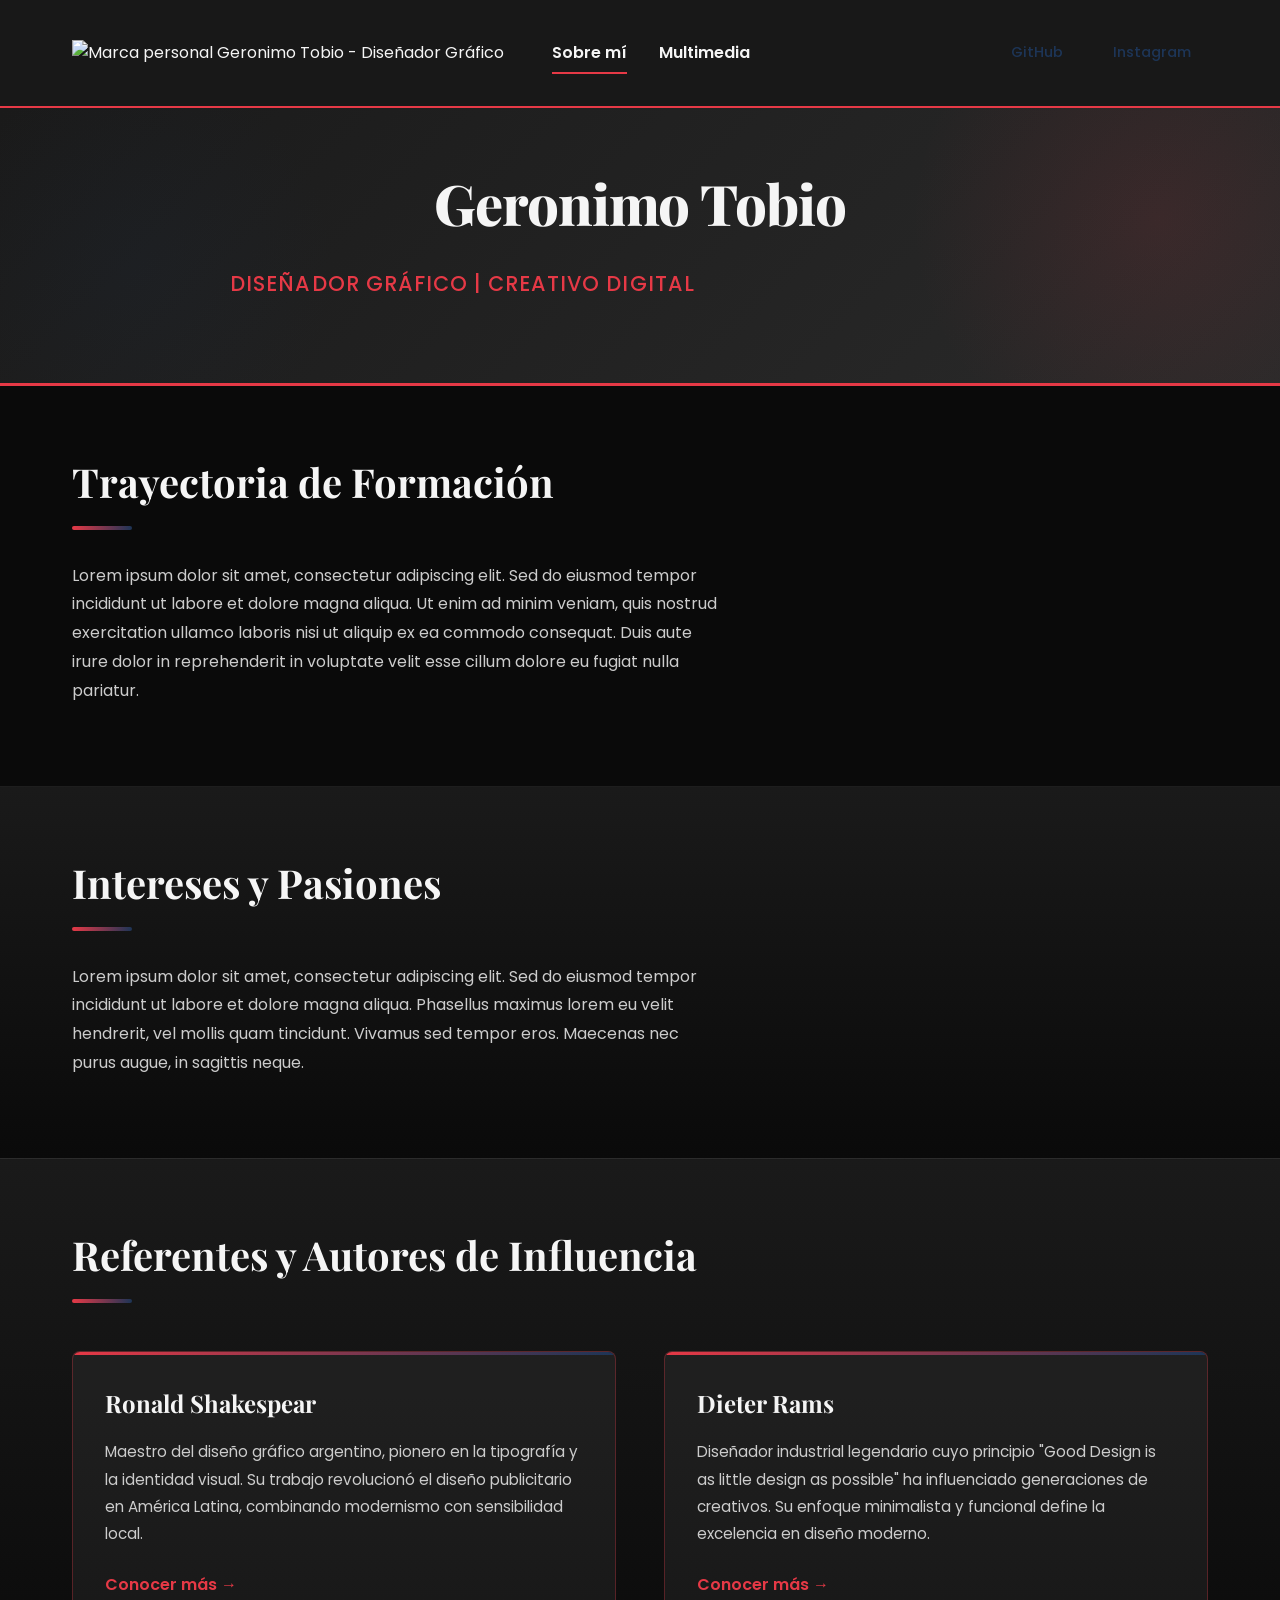
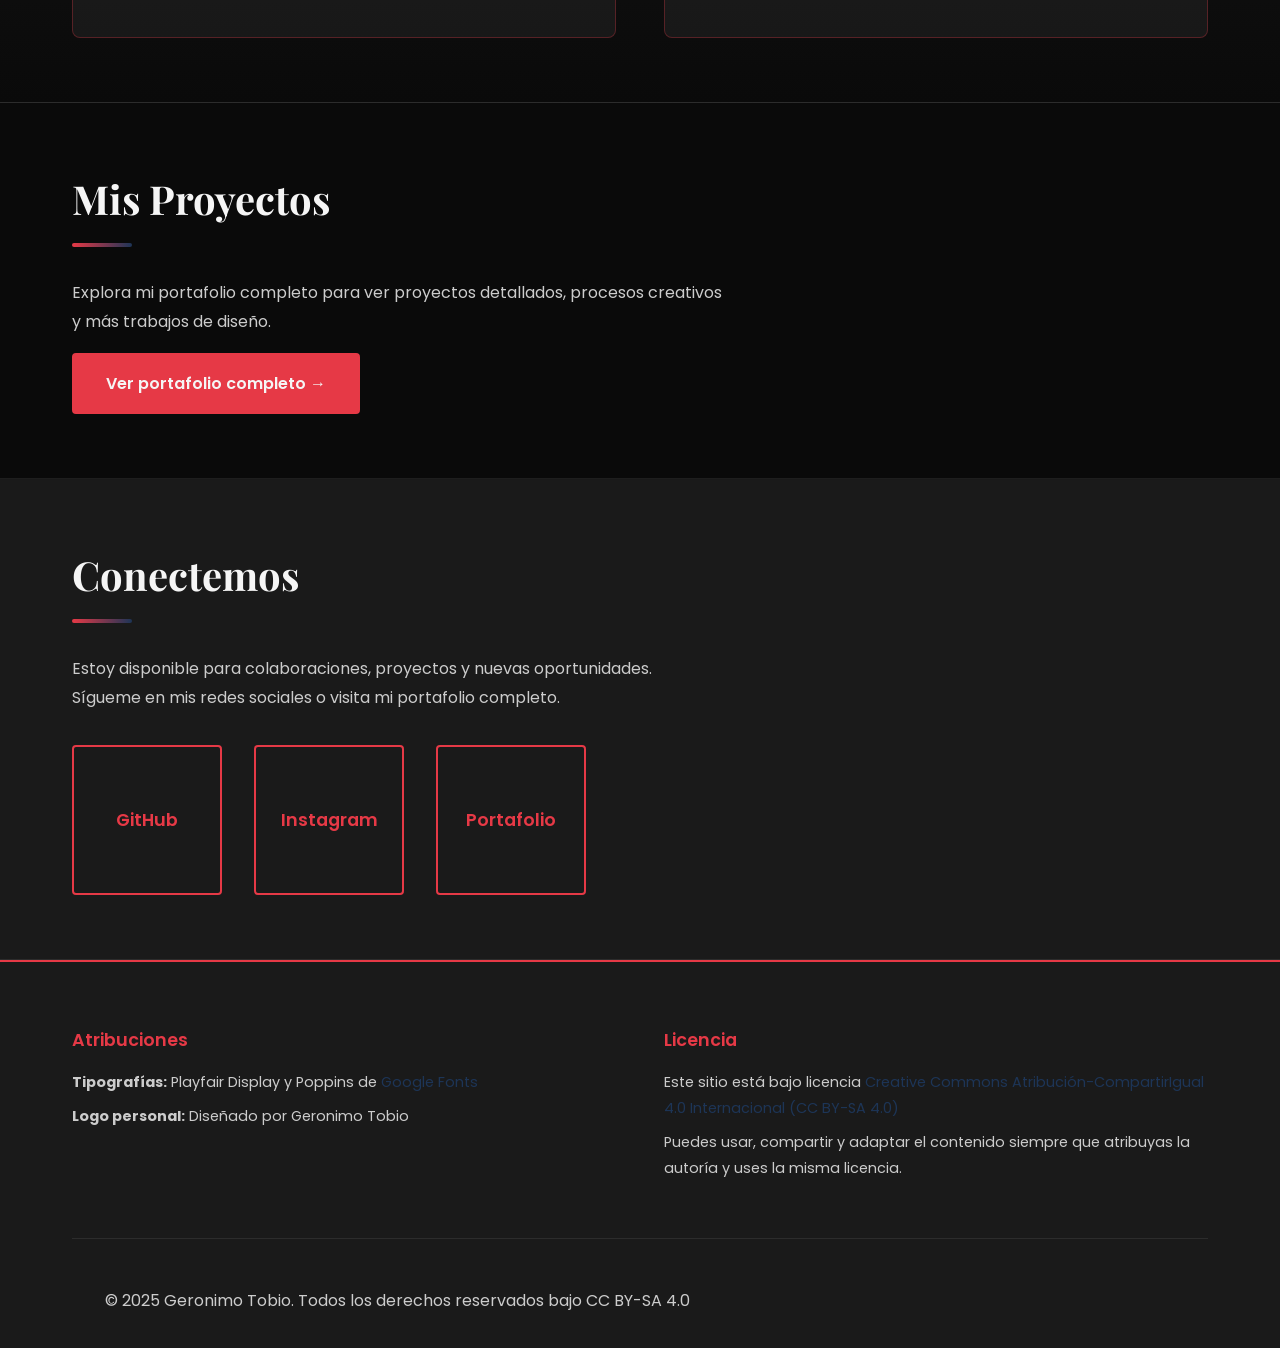
==== index.html @ 7144878b "Add files via upload" ====
<!DOCTYPE html>
<html lang="es">
<head>
    <meta charset="UTF-8">
    <meta name="viewport" content="width=device-width, initial-scale=1.0">
    <meta name="description" content="Portafolio personal de Geronimo Tobio - Diseñador Gráfico">
    <title>Geronimo Tobio | Diseñador Gráfico</title>
    
    <!-- Google Fonts -->
    <link rel="preconnect" href="https://fonts.googleapis.com">
    <link rel="preconnect" href="https://fonts.gstatic.com" crossorigin>
    <link href="https://fonts.googleapis.com/css2?family=Poppins:wght@400;500;700;800&family=Playfair+Display:wght@600;700;800&display=swap" rel="stylesheet">
    
    <link rel="stylesheet" href="styles.css">
</head>
<body>
    <header class="header">
        <div class="header-container">
            <div class="logo">
                <img src="logo.png" alt="Marca personal Geronimo Tobio - Diseñador Gráfico" class="logo-img">
            </div>
            <nav class="nav">
                <a href="index.html" class="nav-link active">Sobre mí</a>
                <a href="multimedia.html" class="nav-link">Multimedia</a>
            </nav>
            <div class="social-header">
                <a href="https://github.com/GechuAlbo" target="_blank" rel="noopener noreferrer" title="GitHub">GitHub</a>
                <a href="https://www.instagram.com/gerchutobio/" target="_blank" rel="noopener noreferrer" title="Instagram">Instagram</a>
            </div>
        </div>
    </header>

    <main>
        <!-- Sección Hero -->
        <section class="hero">
            <div class="hero-content">
                <h1>Geronimo Tobio</h1>
                <p class="subtitle">Diseñador Gráfico | Creativo Digital</p>
            </div>
        </section>

        <!-- Sección Sobre Mí -->
        <section class="about" id="about">
            <div class="container">
                <h2>Trayectoria de Formación</h2>
                <p>Lorem ipsum dolor sit amet, consectetur adipiscing elit. Sed do eiusmod tempor incididunt ut labore et dolore magna aliqua. Ut enim ad minim veniam, quis nostrud exercitation ullamco laboris nisi ut aliquip ex ea commodo consequat. Duis aute irure dolor in reprehenderit in voluptate velit esse cillum dolore eu fugiat nulla pariatur.</p>
            </div>
        </section>

        <!-- Sección Intereses -->
        <section class="interests" id="interests">
            <div class="container">
                <h2>Intereses y Pasiones</h2>
                <p>Lorem ipsum dolor sit amet, consectetur adipiscing elit. Sed do eiusmod tempor incididunt ut labore et dolore magna aliqua. Phasellus maximus lorem eu velit hendrerit, vel mollis quam tincidunt. Vivamus sed tempor eros. Maecenas nec purus augue, in sagittis neque.</p>
            </div>
        </section>

        <!-- Sección Referentes -->
        <section class="references">
            <div class="container">
                <h2>Referentes y Autores de Influencia</h2>
                
                <div class="reference-grid">
                    <div class="reference-card">
                        <h3>Ronald Shakespear</h3>
                        <p>Maestro del diseño gráfico argentino, pionero en la tipografía y la identidad visual. Su trabajo revolucionó el diseño publicitario en América Latina, combinando modernismo con sensibilidad local.</p>
                        <a href="https://en.wikipedia.org/wiki/Ronald_Shakespear" target="_blank" rel="noopener noreferrer" class="reference-link">Conocer más →</a>
                    </div>
                    
                    <div class="reference-card">
                        <h3>Dieter Rams</h3>
                        <p>Diseñador industrial legendario cuyo principio "Good Design is as little design as possible" ha influenciado generaciones de creativos. Su enfoque minimalista y funcional define la excelencia en diseño moderno.</p>
                        <a href="https://en.wikipedia.org/wiki/Dieter_Rams" target="_blank" rel="noopener noreferrer" class="reference-link">Conocer más →</a>
                    </div>
                </div>
            </div>
        </section>

        <!-- Sección Obras y Proyectos -->
        <section class="portfolio-preview">
            <div class="container">
                <h2>Mis Proyectos</h2>
                <p>Explora mi portafolio completo para ver proyectos detallados, procesos creativos y más trabajos de diseño.</p>
                <a href="https://gertobio.myportfolio.com/" target="_blank" rel="noopener noreferrer" class="btn-primary">Ver portafolio completo →</a>
            </div>
        </section>

        <!-- Sección Contacto -->
        <section class="contact" id="contact">
            <div class="container">
                <h2>Conectemos</h2>
                <p>Estoy disponible para colaboraciones, proyectos y nuevas oportunidades. Sígueme en mis redes sociales o visita mi portafolio completo.</p>
                
                <div class="contact-links">
                    <a href="https://github.com/GechuAlbo" target="_blank" rel="noopener noreferrer" class="contact-link">
                        <span class="link-label">GitHub</span>
                    </a>
                    <a href="https://www.instagram.com/gerchutobio/" target="_blank" rel="noopener noreferrer" class="contact-link">
                        <span class="link-label">Instagram</span>
                    </a>
                    <a href="https://gertobio.myportfolio.com/" target="_blank" rel="noopener noreferrer" class="contact-link">
                        <span class="link-label">Portafolio</span>
                    </a>
                </div>
            </div>
        </section>
    </main>

    <footer class="footer">
        <div class="container">
            <div class="footer-content">
                <div class="footer-section">
                    <h4>Atribuciones</h4>
                    <p><strong>Tipografías:</strong> Playfair Display y Poppins de <a href="https://fonts.google.com" target="_blank" rel="noopener noreferrer">Google Fonts</a></p>
                    <p><strong>Logo personal:</strong> Diseñado por Geronimo Tobio</p>
                </div>
                
                <div class="footer-section">
                    <h4>Licencia</h4>
                    <p>Este sitio está bajo licencia <a href="https://creativecommons.org/licenses/by-sa/4.0/" target="_blank" rel="noopener noreferrer">Creative Commons Atribución-CompartirIgual 4.0 Internacional (CC BY-SA 4.0)</a></p>
                    <p>Puedes usar, compartir y adaptar el contenido siempre que atribuyas la autoría y uses la misma licencia.</p>
                </div>
            </div>
            
            <div class="footer-bottom">
                <p>&copy; 2025 Geronimo Tobio. Todos los derechos reservados bajo CC BY-SA 4.0</p>
            </div>
        </div>
    </footer>
</body>
</html>
---- styles.css ----
/* ===================================
   ESTILOS GENERALES
   =================================== */

:root {
    /* Colores principales */
    --color-black: #0a0a0a;
    --color-dark: #1a1a1a;
    --color-red: #e63946;
    --color-blue: #1d3557;
    --color-white: #f5f5f5;
    --color-gray: #cccccc;
    
    /* Tipografías */
    --font-display: 'Playfair Display', serif;
    --font-body: 'Poppins', sans-serif;
    
    /* Espaciado */
    --spacing-sm: 0.5rem;
    --spacing-md: 1rem;
    --spacing-lg: 2rem;
    --spacing-xl: 3rem;
    --spacing-xxl: 4rem;
    
    /* Transiciones */
    --transition: all 0.3s cubic-bezier(0.4, 0, 0.2, 1);
}

* {
    margin: 0;
    padding: 0;
    box-sizing: border-box;
}

html {
    scroll-behavior: smooth;
}

body {
    font-family: var(--font-body);
    background-color: var(--color-black);
    color: var(--color-white);
    line-height: 1.6;
    font-size: 16px;
}

/* ===================================
   TIPOGRAFÍA
   =================================== */

h1 {
    font-family: var(--font-display);
    font-size: 3.5rem;
    font-weight: 800;
    line-height: 1.1;
    margin-bottom: var(--spacing-lg);
    letter-spacing: -0.02em;
    color: var(--color-white);
}

h2 {
    font-family: var(--font-display);
    font-size: 2.5rem;
    font-weight: 700;
    margin-bottom: var(--spacing-lg);
    color: var(--color-white);
    position: relative;
    padding-bottom: var(--spacing-md);
}

h2::after {
    content: '';
    position: absolute;
    bottom: 0;
    left: 0;
    width: 60px;
    height: 4px;
    background: linear-gradient(90deg, var(--color-red), var(--color-blue));
    border-radius: 2px;
}

h3 {
    font-family: var(--font-display);
    font-size: 1.5rem;
    font-weight: 700;
    margin-bottom: var(--spacing-md);
    color: var(--color-white);
}

h4 {
    font-family: var(--font-body);
    font-size: 1.1rem;
    font-weight: 600;
    margin-bottom: var(--spacing-md);
    color: var(--color-white);
}

p {
    font-family: var(--font-body);
    font-size: 1rem;
    line-height: 1.8;
    margin-bottom: var(--spacing-md);
    color: var(--color-gray);
    max-width: 65ch;
}

.subtitle {
    font-size: 1.3rem;
    color: var(--color-red);
    font-weight: 500;
    letter-spacing: 0.05em;
    text-transform: uppercase;
}

/* ===================================
   ESTRUCTURA BASE
   =================================== */

.container {
    max-width: 1200px;
    margin: 0 auto;
    padding: 0 var(--spacing-lg);
}

/* ===================================
   HEADER
   =================================== */

.header {
    background-color: var(--color-dark);
    padding: var(--spacing-lg) 0;
    border-bottom: 2px solid var(--color-red);
    position: sticky;
    top: 0;
    z-index: 1000;
    backdrop-filter: blur(10px);
    background-color: rgba(26, 26, 26, 0.95);
}

.header-container {
    max-width: 1200px;
    margin: 0 auto;
    padding: 0 var(--spacing-lg);
    display: flex;
    align-items: center;
    justify-content: space-between;
    gap: var(--spacing-xl);
}

.logo {
    flex-shrink: 0;
}

.logo-img {
    height: 50px;
    width: auto;
    transition: var(--transition);
}

.logo-img:hover {
    transform: scale(1.05);
}

.nav {
    display: flex;
    gap: var(--spacing-lg);
    flex-grow: 1;
}

.nav-link {
    font-family: var(--font-body);
    font-size: 1rem;
    font-weight: 600;
    color: var(--color-white);
    text-decoration: none;
    position: relative;
    transition: var(--transition);
    padding: var(--spacing-sm) 0;
}

.nav-link::after {
    content: '';
    position: absolute;
    bottom: 0;
    left: 0;
    width: 0;
    height: 2px;
    background: var(--color-red);
    transition: var(--transition);
}

.nav-link:hover::after,
.nav-link.active::after {
    width: 100%;
}

.nav-link:hover {
    color: var(--color-red);
}

.social-header {
    display: flex;
    gap: var(--spacing-md);
}

.social-header a {
    font-family: var(--font-body);
    font-size: 0.9rem;
    font-weight: 500;
    color: var(--color-blue);
    text-decoration: none;
    transition: var(--transition);
    padding: var(--spacing-sm) var(--spacing-md);
    border: 1px solid transparent;
}

.social-header a:hover {
    color: var(--color-red);
    border-color: var(--color-red);
}

/* ===================================
   SECCIONES HERO
   =================================== */

.hero,
.hero-multimedia {
    background: linear-gradient(135deg, var(--color-dark) 0%, #2a2a2a 100%);
    padding: var(--spacing-xxl) var(--spacing-lg);
    text-align: center;
    position: relative;
    overflow: hidden;
    border-bottom: 3px solid var(--color-red);
}

.hero::before,
.hero-multimedia::before {
    content: '';
    position: absolute;
    top: -50%;
    right: -10%;
    width: 500px;
    height: 500px;
    background: radial-gradient(circle, rgba(230, 57, 70, 0.1) 0%, transparent 70%);
    border-radius: 50%;
}

.hero::after,
.hero-multimedia::after {
    content: '';
    position: absolute;
    bottom: -30%;
    left: -5%;
    width: 400px;
    height: 400px;
    background: radial-gradient(circle, rgba(29, 53, 87, 0.1) 0%, transparent 70%);
    border-radius: 50%;
}

.hero-content {
    position: relative;
    z-index: 2;
    max-width: 1200px;
    margin: 0 auto;
}

.hero h1 {
    animation: slideInDown 0.8s ease-out;
}

.hero .subtitle {
    animation: slideInUp 0.8s ease-out 0.2s both;
}

@keyframes slideInDown {
    from {
        opacity: 0;
        transform: translateY(-30px);
    }
    to {
        opacity: 1;
        transform: translateY(0);
    }
}

@keyframes slideInUp {
    from {
        opacity: 0;
        transform: translateY(30px);
    }
    to {
        opacity: 1;
        transform: translateY(0);
    }
}

/* ===================================
   SECCIONES DE CONTENIDO
   =================================== */

section {
    padding: var(--spacing-xxl) 0;
    border-bottom: 1px solid rgba(204, 204, 204, 0.1);
}

.about,
.portfolio-preview,
.media-context {
    background-color: var(--color-black);
}

.interests,
.references {
    background: linear-gradient(180deg, var(--color-dark) 0%, var(--color-black) 100%);
}

.contact {
    background-color: var(--color-dark);
}

.about p,
.interests p,
.portfolio-preview p,
.media-context p {
    color: var(--color-gray);
}

/* ===================================
   GRID DE REFERENCIAS
   =================================== */

.reference-grid {
    display: grid;
    grid-template-columns: repeat(auto-fit, minmax(400px, 1fr));
    gap: var(--spacing-xl);
    margin-top: var(--spacing-xl);
}

.reference-card {
    background: rgba(255, 255, 255, 0.05);
    border: 1px solid rgba(230, 57, 70, 0.3);
    padding: var(--spacing-lg);
    border-radius: 8px;
    transition: var(--transition);
    position: relative;
    overflow: hidden;
}

.reference-card::before {
    content: '';
    position: absolute;
    top: 0;
    left: 0;
    right: 0;
    height: 3px;
    background: linear-gradient(90deg, var(--color-red), var(--color-blue));
}

.reference-card:hover {
    background: rgba(230, 57, 70, 0.1);
    border-color: var(--color-red);
    transform: translateY(-5px);
}

.reference-card h3 {
    color: var(--color-white);
    margin-bottom: var(--spacing-md);
}

.reference-card p {
    color: var(--color-gray);
    font-size: 0.95rem;
    margin-bottom: var(--spacing-md);
}

.reference-link {
    display: inline-block;
    color: var(--color-red);
    text-decoration: none;
    font-weight: 600;
    transition: var(--transition);
    padding: var(--spacing-sm) 0;
}

.reference-link:hover {
    color: var(--color-blue);
    transform: translateX(5px);
}

/* ===================================
   BOTONES
   =================================== */

.btn-primary,
.btn-secondary {
    display: inline-block;
    font-family: var(--font-body);
    font-size: 1rem;
    font-weight: 600;
    padding: var(--spacing-md) var(--spacing-lg);
    border-radius: 4px;
    text-decoration: none;
    transition: var(--transition);
    cursor: pointer;
    border: 2px solid transparent;
}

.btn-primary {
    background: var(--color-red);
    color: var(--color-white);
    border-color: var(--color-red);
}

.btn-primary:hover {
    background: transparent;
    color: var(--color-red);
    transform: translateX(5px);
}

.btn-secondary {
    background: transparent;
    color: var(--color-white);
    border-color: var(--color-blue);
}

.btn-secondary:hover {
    background: var(--color-blue);
    color: var(--color-white);
}

/* ===================================
   SECCIÓN DE CONTACTO
   =================================== */

.contact-links {
    display: flex;
    flex-wrap: wrap;
    gap: var(--spacing-lg);
    margin-top: var(--spacing-lg);
}

.contact-link {
    display: flex;
    align-items: center;
    justify-content: center;
    width: 150px;
    height: 150px;
    border: 2px solid var(--color-red);
    border-radius: 4px;
    text-decoration: none;
    transition: var(--transition);
    position: relative;
    overflow: hidden;
}

.contact-link::before {
    content: '';
    position: absolute;
    top: 0;
    left: -100%;
    width: 100%;
    height: 100%;
    background: var(--color-red);
    transition: var(--transition);
    z-index: -1;
}

.contact-link:hover::before {
    left: 0;
}

.contact-link:hover .link-label {
    color: var(--color-white);
}

.link-label {
    font-family: var(--font-body);
    font-size: 1.1rem;
    font-weight: 600;
    color: var(--color-red);
    transition: var(--transition);
}

.contact-link:hover .link-label {
    color: var(--color-white);
}

/* ===================================
   SECCIÓN MULTIMEDIA
   =================================== */

.video-container {
    width: 100%;
    max-width: 800px;
    margin: var(--spacing-xl) 0;
    border-radius: 8px;
    overflow: hidden;
    box-shadow: 0 10px 40px rgba(230, 57, 70, 0.2);
    border: 2px solid rgba(230, 57, 70, 0.5);
}

.video-container iframe {
    display: block;
    border: none;
}

.media-attribution {
    background: rgba(255, 255, 255, 0.05);
    border: 1px solid rgba(230, 57, 70, 0.3);
    padding: var(--spacing-lg);
    border-radius: 8px;
    margin-top: var(--spacing-xl);
}

.media-attribution h3 {
    color: var(--color-red);
    margin-bottom: var(--spacing-md);
}

.media-attribution p {
    color: var(--color-gray);
    margin-bottom: var(--spacing-sm);
    font-size: 0.95rem;
}

.media-attribution a {
    color: var(--color-red);
    text-decoration: none;
    transition: var(--transition);
}

.media-attribution a:hover {
    color: var(--color-blue);
    text-decoration: underline;
}

/* ===================================
   SECCIÓN NAV INTERNA
   =================================== */

.nav-section {
    padding: var(--spacing-xl) 0;
    text-align: center;
}

/* ===================================
   FOOTER
   =================================== */

.footer {
    background: var(--color-dark);
    border-top: 2px solid var(--color-red);
    padding: var(--spacing-xxl) 0 var(--spacing-lg);
}

.footer-content {
    display: grid;
    grid-template-columns: repeat(auto-fit, minmax(300px, 1fr));
    gap: var(--spacing-xl);
    margin-bottom: var(--spacing-xl);
    padding-bottom: var(--spacing-xl);
    border-bottom: 1px solid rgba(204, 204, 204, 0.1);
}

.footer-section h4 {
    color: var(--color-red);
    margin-bottom: var(--spacing-md);
}

.footer-section p {
    font-size: 0.9rem;
    color: var(--color-gray);
    margin-bottom: var(--spacing-sm);
}

.footer-section a {
    color: var(--color-blue);
    text-decoration: none;
    transition: var(--transition);
}

.footer-section a:hover {
    color: var(--color-red);
    text-decoration: underline;
}

.footer-bottom {
    text-align: center;
    color: var(--color-gray);
    font-size: 0.85rem;
}

.footer-bottom p {
    margin: 0;
}

/* ===================================
   RESPONSIVE
   =================================== */

@media (max-width: 768px) {
    h1 {
        font-size: 2.5rem;
    }
    
    h2 {
        font-size: 1.8rem;
    }
    
    h3 {
        font-size: 1.2rem;
    }
    
    .header-container {
        flex-direction: column;
        gap: var(--spacing-md);
        text-align: center;
    }
    
    .nav {
        flex-direction: column;
        gap: var(--spacing-md);
    }
    
    .social-header {
        justify-content: center;
    }
    
    .hero,
    .hero-multimedia {
        padding: var(--spacing-xl) var(--spacing-lg);
    }
    
    .reference-grid {
        grid-template-columns: 1fr;
    }
    
    .contact-link {
        width: 120px;
        height: 120px;
    }
    
    .link-label {
        font-size: 0.9rem;
    }
    
    .video-container {
        max-width: 100%;
    }
}

@media (max-width: 480px) {
    :root {
        --spacing-lg: 1.5rem;
        --spacing-xl: 2rem;
    }
    
    h1 {
        font-size: 2rem;
    }
    
    h2 {
        font-size: 1.5rem;
    }
    
    .subtitle {
        font-size: 1rem;
    }
    
    p {
        font-size: 0.95rem;
    }
    
    .contact-links {
        justify-content: center;
    }
    
    .contact-link {
        width: 100px;
        height: 100px;
    }
}
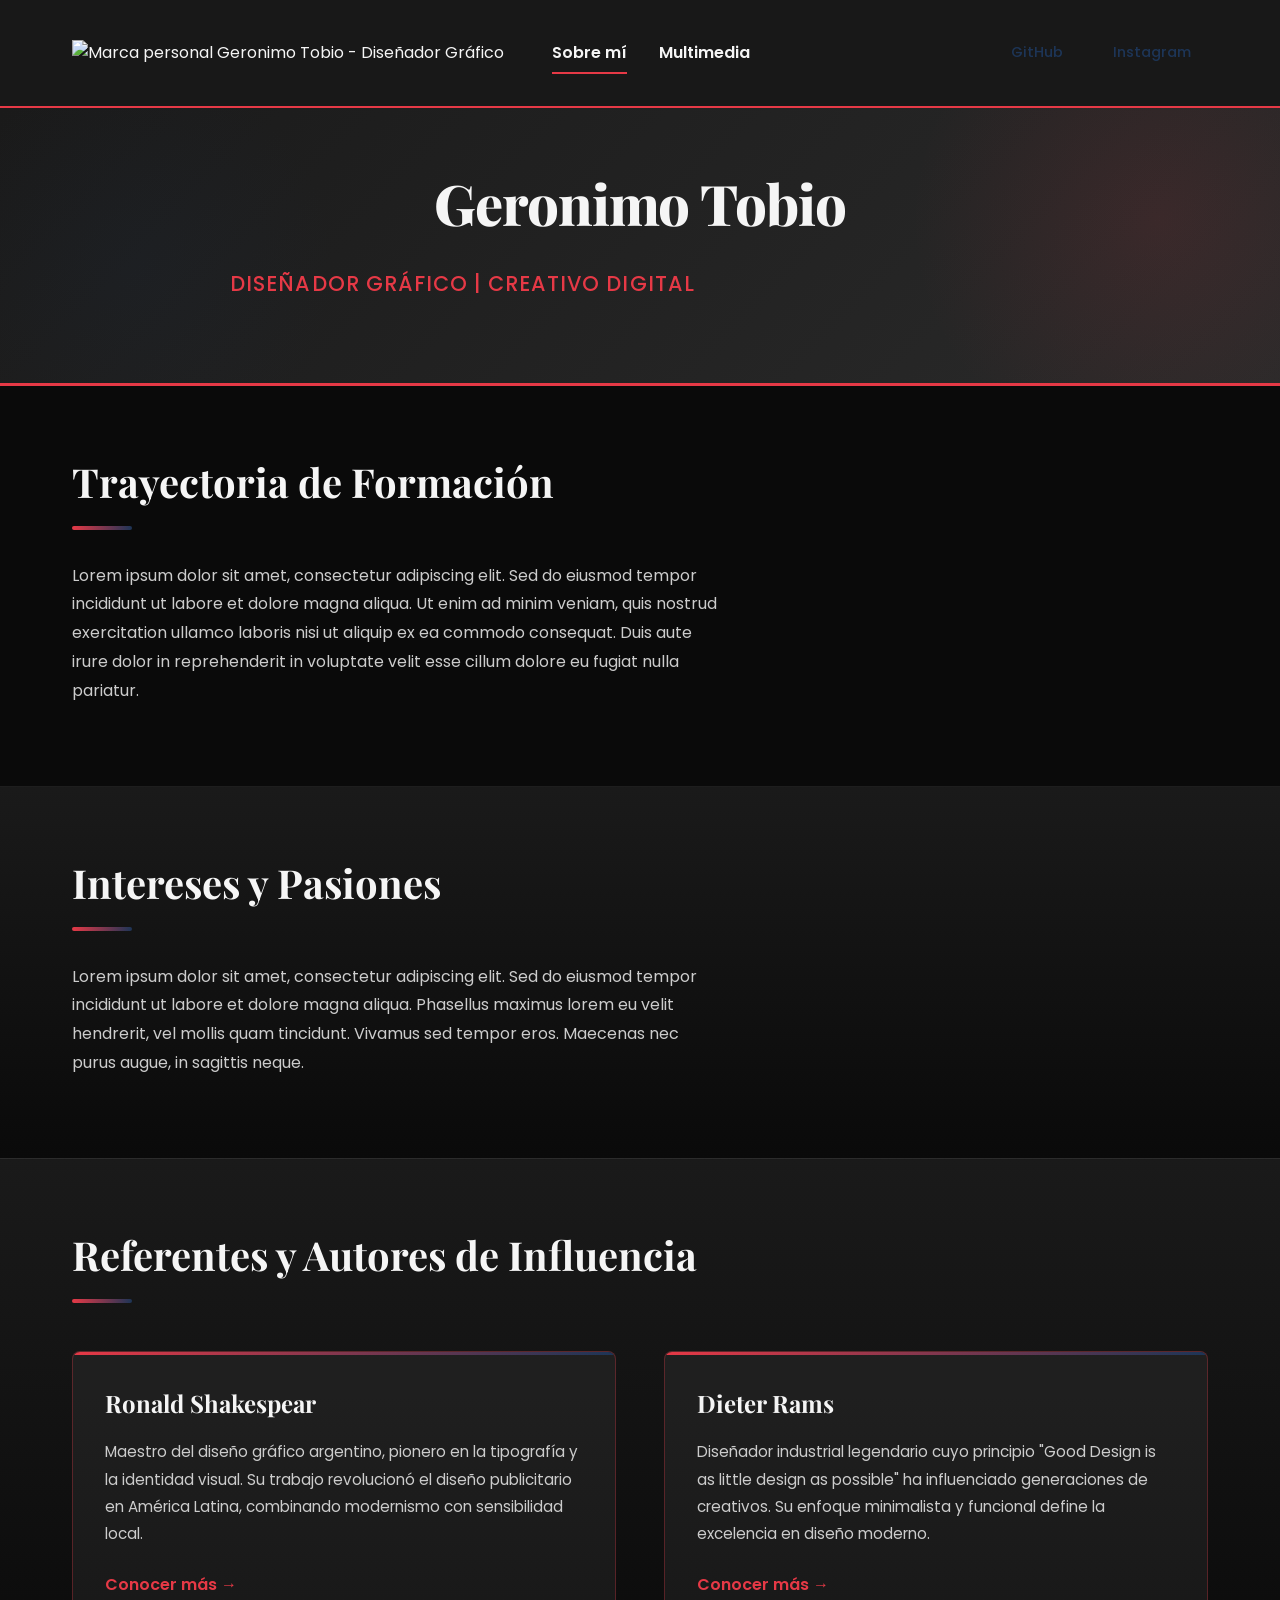
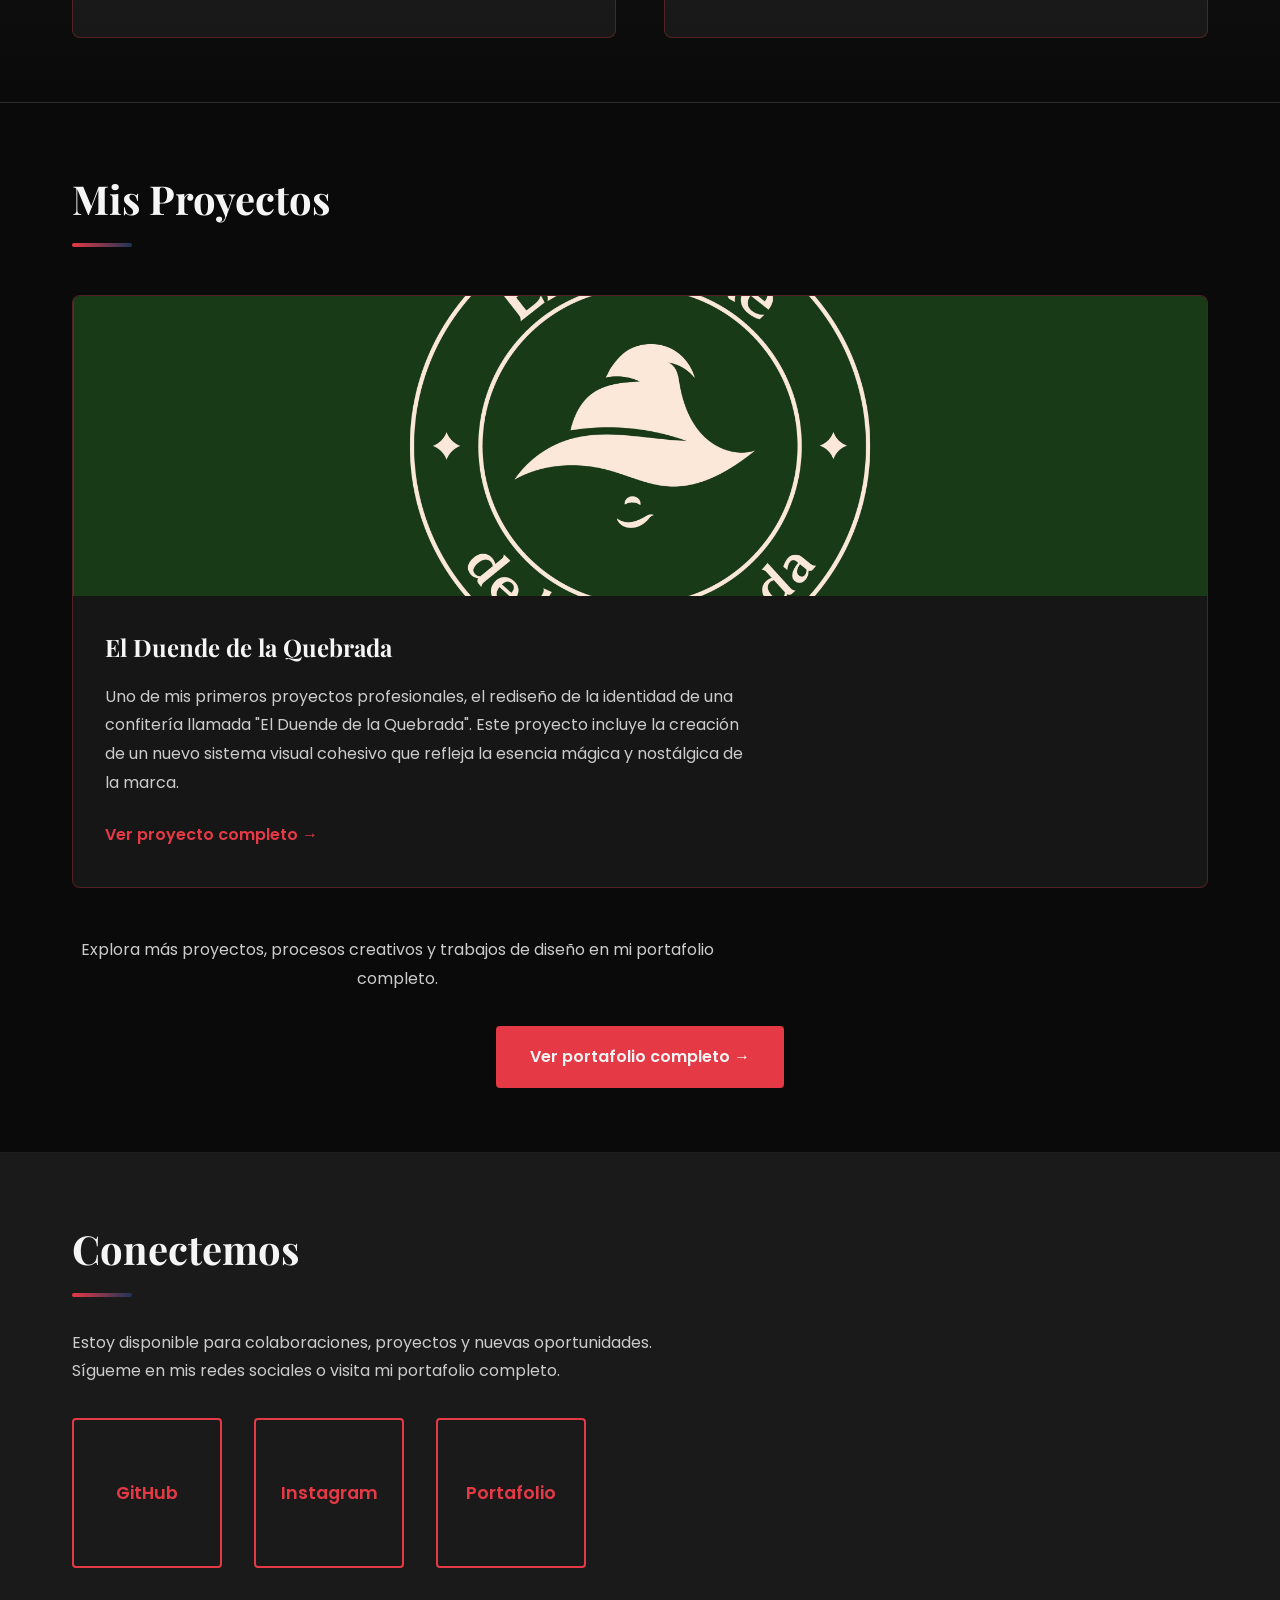
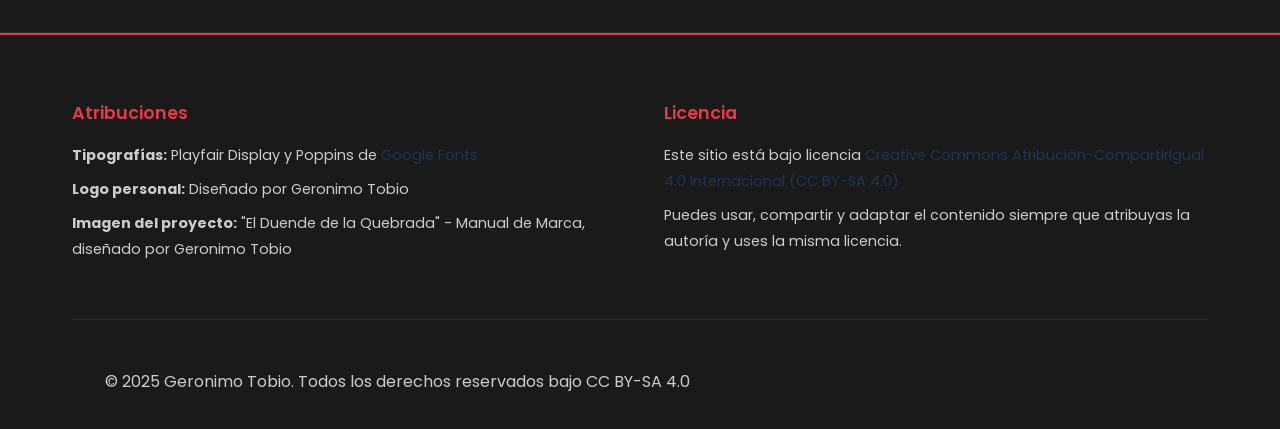
==== commit 43b4aac1: "Add files via upload" ====
--- a/index.html
+++ b/index.html
@@ -80,8 +80,24 @@
         <section class="portfolio-preview">
             <div class="container">
                 <h2>Mis Proyectos</h2>
-                <p>Explora mi portafolio completo para ver proyectos detallados, procesos creativos y más trabajos de diseño.</p>
-                <a href="https://gertobio.myportfolio.com/" target="_blank" rel="noopener noreferrer" class="btn-primary">Ver portafolio completo →</a>
+                
+                <div class="projects-grid">
+                    <div class="project-card">
+                        <div class="project-image">
+                            <img src="proyecto-duende.jpg" alt="El Duende de la Quebrada - Rediseño de identidad visual de confitería" class="project-img">
+                        </div>
+                        <div class="project-content">
+                            <h3>El Duende de la Quebrada</h3>
+                            <p>Uno de mis primeros proyectos profesionales, el rediseño de la identidad de una confitería llamada "El Duende de la Quebrada". Este proyecto incluye la creación de un nuevo sistema visual cohesivo que refleja la esencia mágica y nostálgica de la marca.</p>
+                            <a href="https://gertobio.myportfolio.com/el-duende-de-la-quebrada" target="_blank" rel="noopener noreferrer" class="project-link">Ver proyecto completo →</a>
+                        </div>
+                    </div>
+                </div>
+
+                <div class="portfolio-footer">
+                    <p>Explora más proyectos, procesos creativos y trabajos de diseño en mi portafolio completo.</p>
+                    <a href="https://gertobio.myportfolio.com/" target="_blank" rel="noopener noreferrer" class="btn-primary">Ver portafolio completo →</a>
+                </div>
             </div>
         </section>
 
@@ -113,6 +129,7 @@
                     <h4>Atribuciones</h4>
                     <p><strong>Tipografías:</strong> Playfair Display y Poppins de <a href="https://fonts.google.com" target="_blank" rel="noopener noreferrer">Google Fonts</a></p>
                     <p><strong>Logo personal:</strong> Diseñado por Geronimo Tobio</p>
+                    <p><strong>Imagen del proyecto:</strong> "El Duende de la Quebrada" - Manual de Marca, diseñado por Geronimo Tobio</p>
                 </div>
                 
                 <div class="footer-section">
--- a/styles.css
+++ b/styles.css
@@ -486,7 +486,96 @@
 }
 
 /* ===================================
-   SECCIÓN MULTIMEDIA
+   SECCIÓN DE PROYECTOS
+   =================================== */
+
+.projects-grid {
+    display: grid;
+    grid-template-columns: repeat(auto-fit, minmax(600px, 1fr));
+    gap: var(--spacing-xl);
+    margin: var(--spacing-xl) 0;
+}
+
+.project-card {
+    background: rgba(255, 255, 255, 0.05);
+    border: 1px solid rgba(230, 57, 70, 0.3);
+    border-radius: 8px;
+    overflow: hidden;
+    transition: var(--transition);
+    display: flex;
+    flex-direction: column;
+}
+
+.project-card:hover {
+    background: rgba(230, 57, 70, 0.1);
+    border-color: var(--color-red);
+    transform: translateY(-8px);
+    box-shadow: 0 20px 40px rgba(230, 57, 70, 0.2);
+}
+
+.project-image {
+    width: 100%;
+    height: 300px;
+    overflow: hidden;
+    background: var(--color-dark);
+    position: relative;
+}
+
+.project-img {
+    width: 100%;
+    height: 100%;
+    object-fit: cover;
+    transition: var(--transition);
+}
+
+.project-card:hover .project-img {
+    transform: scale(1.05);
+}
+
+.project-content {
+    padding: var(--spacing-lg);
+    flex-grow: 1;
+    display: flex;
+    flex-direction: column;
+}
+
+.project-content h3 {
+    color: var(--color-white);
+    margin-bottom: var(--spacing-md);
+}
+
+.project-content p {
+    color: var(--color-gray);
+    margin-bottom: var(--spacing-md);
+    flex-grow: 1;
+}
+
+.project-link {
+    display: inline-block;
+    color: var(--color-red);
+    text-decoration: none;
+    font-weight: 600;
+    transition: var(--transition);
+    padding: var(--spacing-sm) 0;
+    align-self: flex-start;
+}
+
+.project-link:hover {
+    color: var(--color-blue);
+    transform: translateX(5px);
+}
+
+.portfolio-footer {
+    margin-top: var(--spacing-xl);
+    text-align: center;
+}
+
+.portfolio-footer p {
+    margin-bottom: var(--spacing-lg);
+}
+
+/* ===================================
+   SECCIÓN DE MULTIMEDIA
    =================================== */
 
 .video-container {
@@ -635,6 +724,14 @@
         grid-template-columns: 1fr;
     }
     
+    .projects-grid {
+        grid-template-columns: 1fr;
+    }
+    
+    .project-image {
+        height: 250px;
+    }
+    
     .contact-link {
         width: 120px;
         height: 120px;
